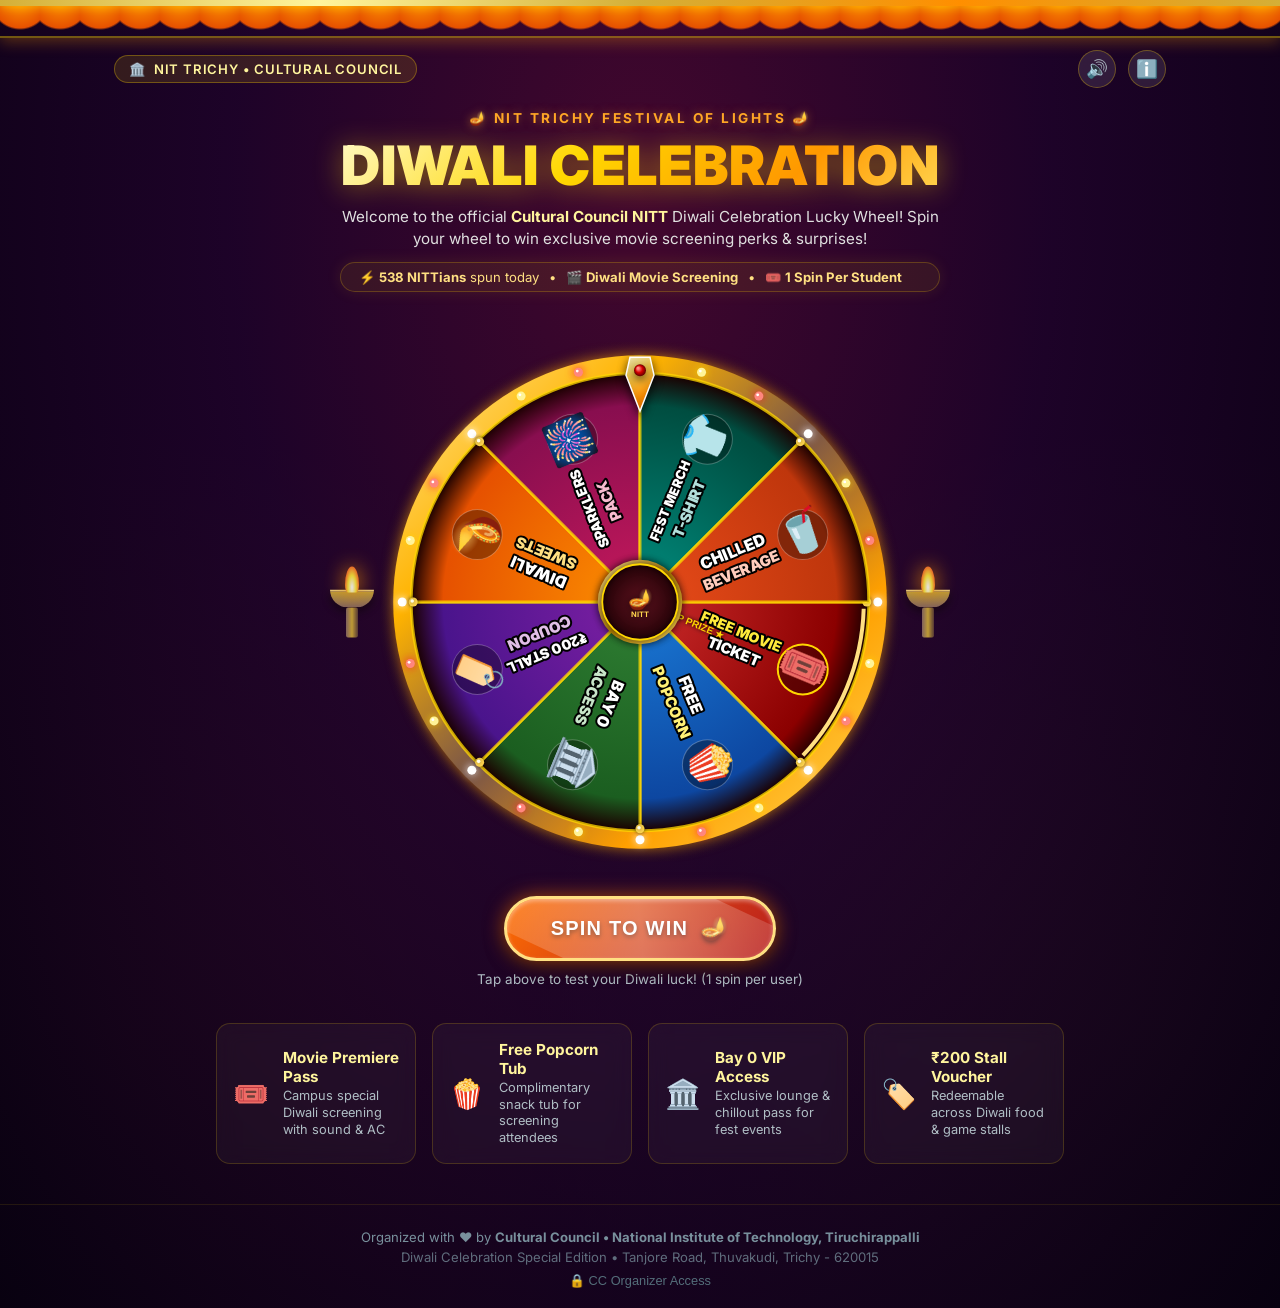
==== index.html @ 6c02ba4e "Initial commit: NITT Diwali Celebration Lucky Wheel website" ====
<!DOCTYPE html>
<html lang="en">
<head>
  <meta charset="UTF-8">
  <meta name="viewport" content="width=device-width, initial-scale=1.0, maximum-scale=1.0, user-scalable=no">
  <title>Diwali Celebration | Cultural Council - NIT Trichy</title>
  
  <!-- Google Fonts for Festive Elegance -->
  <link rel="preconnect" href="https://fonts.googleapis.com">
  <link rel="preconnect" href="https://fonts.gstatic.com" crossorigin>
  <link href="https://fonts.googleapis.com/css2?family=Cinzel:wght@700;900&family=Inter:wght@400;500;600;700;800;900&display=swap" rel="stylesheet">
  
  <link rel="stylesheet" href="style.css">
</head>
<body>

  <!-- Fullscreen Fireworks & Confetti Canvas -->
  <canvas id="fireworksCanvas"></canvas>

  <!-- Top Diwali Toran / Marigold Garland -->
  <div class="toran-garland"></div>

  <!-- Top Action & Navigation Bar -->
  <header class="top-action-bar">
    <div class="nitt-tag">
      <span>🏛️</span>
      <span>NIT Trichy • Cultural Council</span>
    </div>
    <div class="top-controls">
      <button id="soundToggleBtn" class="control-btn" title="Toggle Sound (Mute/Unmute)">
        <span id="soundIcon">🔊</span>
      </button>
      <button id="infoBtn" class="control-btn" title="Event Info">
        <span>ℹ️</span>
      </button>
    </div>
  </header>

  <!-- Main Showcase Container -->
  <main class="main-wrapper">
    
    <!-- Festive Title Header -->
    <section class="event-header">
      <div class="subtitle-badge">🪔 NIT TRICHY FESTIVAL OF LIGHTS 🪔</div>
      <h1 class="main-title">DIWALI CELEBRATION</h1>
      <p class="event-desc">
        Welcome to the official <strong>Cultural Council NITT</strong> Diwali Celebration Lucky Wheel! Spin your wheel to win exclusive movie screening perks & surprises!
      </p>

      <!-- Live Activity Ticker -->
      <div class="activity-ticker">
        <span>⚡ <strong>538 NITTians</strong> spun today</span>
        <span>•</span>
        <span>🎬 <strong>Diwali Movie Screening</strong></span>
        <span>•</span>
        <span>🎟️ <strong>1 Spin Per Student</strong></span>
      </div>
    </section>

    <!-- Wheel Arena -->
    <section class="wheel-stage">
      
      <!-- Left Traditional Brass Diya Lamp -->
      <div class="diya-lamp diya-left" aria-hidden="true">
        <div class="diya-flame"></div>
        <div class="diya-bowl"></div>
        <div class="diya-stand"></div>
      </div>

      <!-- Canvas Wheel -->
      <div class="wheel-canvas-container">
        <canvas id="wheelCanvas"></canvas>
      </div>

      <!-- Right Traditional Brass Diya Lamp -->
      <div class="diya-lamp diya-right" aria-hidden="true">
        <div class="diya-flame"></div>
        <div class="diya-bowl"></div>
        <div class="diya-stand"></div>
      </div>

    </section>

    <!-- Spin Button Controls -->
    <div class="spin-action-wrapper">
      <button id="spinBtn" class="spin-btn">
        <span>SPIN TO WIN</span>
        <span style="font-size: 1.4rem;">🪔</span>
      </button>
      <p id="spinStatus" class="spin-hint">Tap above to test your Diwali luck! (1 spin per user)</p>
    </div>

    <!-- Festive Campus Perks Grid -->
    <section class="perks-strip">
      <div class="perk-card">
        <div class="perk-icon">🎟️</div>
        <div class="perk-info">
          <h4>Movie Premiere Pass</h4>
          <p>Campus special Diwali screening with sound & AC</p>
        </div>
      </div>

      <div class="perk-card">
        <div class="perk-icon">🍿</div>
        <div class="perk-info">
          <h4>Free Popcorn Tub</h4>
          <p>Complimentary snack tub for screening attendees</p>
        </div>
      </div>

      <div class="perk-card">
        <div class="perk-icon">🏛️</div>
        <div class="perk-info">
          <h4>Bay 0 VIP Access</h4>
          <p>Exclusive lounge & chillout pass for fest events</p>
        </div>
      </div>

      <div class="perk-card">
        <div class="perk-icon">🏷️</div>
        <div class="perk-info">
          <h4>₹200 Stall Voucher</h4>
          <p>Redeemable across Diwali food & game stalls</p>
        </div>
      </div>
    </section>

  </main>

  <!-- Footer -->
  <footer>
    <p>Organized with ❤️ by <strong>Cultural Council • National Institute of Technology, Tiruchirappalli</strong></p>
    <p style="margin-top: 4px; opacity: 0.75;">Diwali Celebration Special Edition • Tanjore Road, Thuvakudi, Trichy - 620015</p>
    <button id="adminBtn" class="admin-lock-btn" title="Council Settings">🔒 CC Organizer Access</button>
  </footer>

  <!-- =======================================================
       WINNER CELEBRATION MODAL & GOOGLE FORMS REDIRECT
       ======================================================= -->
  <div id="winnerModal" class="modal-backdrop" role="dialog" aria-modal="true">
    <div class="modal-content">
      <!-- High Priority Close Button (X) -->
      <button type="button" id="modalCloseBtn" class="modal-close-btn" aria-label="Close dialog">&times;</button>
      
      <div class="modal-header">
        <div class="trophy-badge">🎬 🎟️ 🪔</div>
        <h2 class="congrats-title">🎉 CONGRATULATIONS! 🎉</h2>
        <div class="prize-spotlight-box">
          <span class="prize-tag-badge">OFFICIAL REWARD</span>
          <h3 class="prize-spotlight-text">YOU WON A TICKET FOR MOVIE!</h3>
        </div>
        <p class="congrats-sub">Cultural Council • NIT Trichy Diwali Celebration</p>
      </div>

      <!-- GOOGLE FORMS REDIRECT CALL TO ACTION BOX -->
      <div class="redirect-box">
        <p class="redirect-instructions">
          To claim your ticket and complete movie seat booking, please proceed to the official registration Google Form:
        </p>

        <div class="redirect-status-row">
          <span>🚀 Redirecting to Google Forms in</span>
          <span id="redirectCountdown" class="countdown-badge">4</span>
          <span>seconds...</span>
        </div>
        <div class="redirect-progress-track">
          <div id="redirectProgressBar" class="redirect-progress-bar"></div>
        </div>
        
        <a id="claimRedirectLink" href="https://forms.gle/diwali-nitt-movie-ticket" target="_blank" rel="noopener noreferrer" class="claim-now-btn">
          <span>🎟️</span>
          <span>REGISTER NOW ON GOOGLE FORMS</span>
          <span>➔</span>
        </a>

        <button type="button" id="cancelRedirectBtn" class="cancel-redirect-btn">
          Stay on homepage
        </button>
      </div>

      <!-- One Spin Policy Note -->
      <div class="single-spin-notice">
        <span>🔒</span>
        <span>Notice: Each student is permitted to spin only once. Your reward is locked!</span>
      </div>

    </div>
  </div>

  <!-- =======================================================
       ORGANIZER / ADMIN SETTINGS MODAL (DISCREET)
       ======================================================= -->
  <div id="adminModal" class="modal-backdrop" role="dialog" aria-modal="true">
    <div class="modal-content admin-card">
      <button type="button" id="adminCloseBtn" class="modal-close-btn">&times;</button>
      <h3>⚙️ Cultural Council Controls</h3>
      <p>Configure the Google Forms link and test options below:</p>

      <label for="claimUrlInput">🔗 Google Forms Registration URL:</label>
      <input type="url" id="claimUrlInput" placeholder="https://forms.gle/your-link-here" value="https://forms.gle/diwali-nitt-movie-ticket">

      <button id="saveAdminBtn" class="claim-now-btn" style="width: 100%; padding: 11px; font-size: 0.92rem; margin-bottom: 14px;">
        Save URL
      </button>

      <div style="border-top: 1px solid rgba(255,215,0,0.2); padding-top: 14px; margin-top: 4px;">
        <label>🧪 Testing Tools:</label>
        <button type="button" id="resetSpinLockBtn" class="reset-spin-btn">
          🔄 Reset My Spin Lock (Allow Re-Spinning for Testing)
        </button>
      </div>
    </div>
  </div>

  <!-- Scripts -->
  <script src="audio.js"></script>
  <script src="fireworks.js"></script>
  <script src="wheel.js"></script>
  <script src="app.js"></script>

</body>
</html>
---- style.css ----
/* ==========================================================
   NIT TRICHY CULTURAL COUNCIL - DIWALI CELEBRATION SPIN WHEEL
   ========================================================== */

:root {
  --gold-primary: #FFD700;
  --gold-light: #FFF59D;
  --gold-dark: #B78103;
  --maroon: #800020;
  --crimson: #B71C1C;
  --bg-deep: #090212;
  --bg-card: rgba(26, 6, 38, 0.85);
  --text-main: #FFFFFF;
  --text-gold: #FFE082;
  --accent-saffron: #FF6F00;
}

* {
  box-sizing: border-box;
  margin: 0;
  padding: 0;
  -webkit-tap-highlight-color: transparent;
}

body {
  font-family: 'Inter', -apple-system, BlinkMacSystemFont, 'Segoe UI', Roboto, sans-serif;
  background-color: var(--bg-deep);
  background-image: 
    radial-gradient(ellipse at 50% 15%, rgba(136, 14, 79, 0.45) 0%, rgba(38, 3, 50, 0.7) 45%, #080110 100%),
    radial-gradient(circle at 10% 80%, rgba(255, 111, 0, 0.15) 0%, transparent 40%),
    radial-gradient(circle at 90% 80%, rgba(255, 215, 0, 0.12) 0%, transparent 40%);
  color: var(--text-main);
  min-height: 100vh;
  overflow-x: hidden;
  position: relative;
  display: flex;
  flex-direction: column;
}

/* Background Fireworks Canvas */
#fireworksCanvas {
  position: fixed;
  top: 0;
  left: 0;
  width: 100%;
  height: 100%;
  pointer-events: none;
  z-index: 10;
}

/* Festive Toran Garland (Top Banner) */
.toran-garland {
  width: 100%;
  height: 38px;
  background: radial-gradient(circle at 50% 0%, #FF9800 0%, #E65100 65%, transparent 70%);
  background-size: 40px 38px;
  position: relative;
  border-bottom: 2px solid rgba(255, 215, 0, 0.4);
  box-shadow: 0 4px 15px rgba(255, 152, 0, 0.3);
}

.toran-garland::after {
  content: '';
  position: absolute;
  top: 0;
  left: 0;
  width: 100%;
  height: 6px;
  background: linear-gradient(90deg, #D4AF37, #FFF59D, #D4AF37, #FF8F00, #D4AF37);
  box-shadow: 0 0 10px rgba(255, 215, 0, 0.8);
}

/* Sound & Control Header Bar */
.top-action-bar {
  display: flex;
  justify-content: space-between;
  align-items: center;
  padding: 12px 24px;
  max-width: 1100px;
  margin: 0 auto;
  width: 100%;
  z-index: 5;
}

.nitt-tag {
  display: inline-flex;
  align-items: center;
  gap: 8px;
  background: rgba(255, 215, 0, 0.12);
  border: 1px solid rgba(255, 215, 0, 0.3);
  padding: 5px 14px;
  border-radius: 20px;
  font-size: 0.82rem;
  font-weight: 600;
  letter-spacing: 0.8px;
  color: var(--gold-light);
  text-transform: uppercase;
}

.top-controls {
  display: flex;
  gap: 12px;
}

.control-btn {
  background: rgba(255, 255, 255, 0.1);
  border: 1px solid rgba(255, 215, 0, 0.3);
  color: #FFFFFF;
  border-radius: 50%;
  width: 38px;
  height: 38px;
  display: flex;
  align-items: center;
  justify-content: center;
  cursor: pointer;
  font-size: 1.1rem;
  transition: all 0.25s ease;
  backdrop-filter: blur(8px);
}

.control-btn:hover {
  background: rgba(255, 215, 0, 0.25);
  border-color: var(--gold-primary);
  transform: scale(1.08);
}

/* Main Container */
.main-wrapper {
  flex: 1;
  display: flex;
  flex-direction: column;
  align-items: center;
  padding: 10px 16px 40px;
  max-width: 900px;
  margin: 0 auto;
  width: 100%;
  z-index: 5;
}

/* Festive Header */
.event-header {
  text-align: center;
  margin-bottom: 20px;
}

.subtitle-badge {
  font-size: 0.85rem;
  font-weight: 700;
  color: #FFA726;
  letter-spacing: 2.5px;
  text-transform: uppercase;
  margin-bottom: 6px;
  text-shadow: 0 0 10px rgba(255, 167, 38, 0.5);
}

.main-title {
  font-size: clamp(2.1rem, 5.8vw, 3.4rem);
  font-weight: 900;
  background: linear-gradient(135deg, #FFF9C4 0%, #FFD700 40%, #FF9800 75%, #FFD54F 100%);
  -webkit-background-clip: text;
  -webkit-text-fill-color: transparent;
  filter: drop-shadow(0 2px 14px rgba(255, 215, 0, 0.45));
  margin-bottom: 8px;
  letter-spacing: 1px;
}

.event-desc {
  font-size: 0.95rem;
  color: #E0E0E0;
  max-width: 600px;
  margin: 0 auto;
  line-height: 1.45;
}

.event-desc strong {
  color: var(--gold-light);
}

/* Marquee / Activity Ticker */
.activity-ticker {
  background: rgba(255, 215, 0, 0.08);
  border: 1px solid rgba(255, 215, 0, 0.22);
  border-radius: 30px;
  padding: 6px 18px;
  margin: 12px 0 20px;
  font-size: 0.82rem;
  color: #FFE082;
  display: flex;
  align-items: center;
  gap: 10px;
  box-shadow: 0 0 15px rgba(255, 215, 0, 0.1);
  animation: pulseTicker 3s infinite ease-in-out;
}

@keyframes pulseTicker {
  0%, 100% { border-color: rgba(255, 215, 0, 0.25); }
  50% { border-color: rgba(255, 215, 0, 0.6); box-shadow: 0 0 20px rgba(255, 215, 0, 0.2); }
}

/* Wheel Arena */
.wheel-stage {
  position: relative;
  display: flex;
  justify-content: center;
  align-items: center;
  margin: 10px 0 24px;
}

/* Diya Side Ornaments */
.diya-lamp {
  position: absolute;
  top: 50%;
  transform: translateY(-50%);
  display: flex;
  flex-direction: column;
  align-items: center;
  opacity: 0.88;
}

.diya-left { left: -50px; }
.diya-right { right: -50px; }

@media (max-width: 650px) {
  .diya-lamp { display: none; }
}

.diya-flame {
  width: 14px;
  height: 26px;
  background: radial-gradient(ellipse at 50% 80%, #FFFFFF 0%, #FFEB3B 40%, #FF5722 80%, transparent 100%);
  border-radius: 50% 50% 20% 20% / 70% 70% 30% 30%;
  filter: drop-shadow(0 0 10px #FF9800);
  animation: flameFlicker 1.2s infinite alternate ease-in-out;
}

@keyframes flameFlicker {
  0% { transform: scale(1) rotate(-2deg); opacity: 0.9; }
  50% { transform: scale(1.08, 0.94) rotate(2deg); opacity: 1; filter: drop-shadow(0 0 14px #FFC107); }
  100% { transform: scale(0.96, 1.04) rotate(-1deg); opacity: 0.85; }
}

.diya-bowl {
  width: 44px;
  height: 18px;
  background: linear-gradient(180deg, #D4AF37 0%, #8D6E63 100%);
  border-radius: 0 0 40px 40px;
  border-top: 2px solid #FFE082;
  margin-top: -3px;
  box-shadow: 0 4px 10px rgba(0, 0, 0, 0.6);
}

.diya-stand {
  width: 12px;
  height: 30px;
  background: linear-gradient(90deg, #8D6E63, #D4AF37, #5D4037);
  border-radius: 2px;
}

/* Wheel Canvas Wrapper */
.wheel-canvas-container {
  position: relative;
  width: 520px;
  height: 520px;
  max-width: 92vw;
  max-height: 92vw;
}

#wheelCanvas {
  width: 100%;
  height: 100%;
  display: block;
}

/* Spin Action Button */
.spin-action-wrapper {
  margin-top: 10px;
  display: flex;
  flex-direction: column;
  align-items: center;
  gap: 10px;
}

.spin-btn {
  background: linear-gradient(135deg, #FF6F00 0%, #D84315 50%, #B71C1C 100%);
  border: 3px solid #FFE082;
  border-radius: 50px;
  padding: 16px 44px;
  font-size: 1.25rem;
  font-weight: 800;
  letter-spacing: 1.2px;
  color: #FFFFFF;
  cursor: pointer;
  box-shadow: 
    0 0 20px rgba(255, 111, 0, 0.6),
    0 6px 18px rgba(0, 0, 0, 0.5),
    inset 0 2px 4px rgba(255, 255, 255, 0.4);
  transition: all 0.25s cubic-bezier(0.175, 0.885, 0.32, 1.275);
  display: inline-flex;
  align-items: center;
  gap: 12px;
  text-shadow: 0 2px 4px rgba(0, 0, 0, 0.5);
  position: relative;
  overflow: hidden;
}

.spin-btn::before {
  content: '';
  position: absolute;
  top: -50%;
  left: -50%;
  width: 200%;
  height: 200%;
  background: linear-gradient(60deg, transparent, rgba(255, 255, 255, 0.3), transparent);
  transform: rotate(25deg);
  animation: shineSweep 3.5s infinite;
}

@keyframes shineSweep {
  0% { transform: translateX(-100%) rotate(25deg); }
  30%, 100% { transform: translateX(100%) rotate(25deg); }
}

.spin-btn:hover:not(:disabled) {
  transform: translateY(-3px) scale(1.03);
  box-shadow: 0 0 30px rgba(255, 179, 0, 0.85), 0 8px 24px rgba(0, 0, 0, 0.6);
  border-color: #FFFFFF;
}

.spin-btn:active:not(:disabled) { transform: translateY(1px) scale(0.98); }

.spin-btn:disabled {
  opacity: 0.75;
  cursor: not-allowed;
  filter: grayscale(0.2);
}

.spin-btn.already-spun {
  background: linear-gradient(135deg, #37474F 0%, #263238 100%);
  border-color: #78909C;
  color: #ECEFF1;
  box-shadow: none;
  cursor: not-allowed;
}

.spin-hint {
  font-size: 0.84rem;
  color: #B0BEC5;
}

/* Feature Perks Grid */
.perks-strip {
  display: grid;
  grid-template-columns: repeat(auto-fit, minmax(200px, 1fr));
  gap: 16px;
  width: 100%;
  margin-top: 36px;
  padding: 0 10px;
}

.perk-card {
  background: rgba(255, 255, 255, 0.04);
  border: 1px solid rgba(255, 215, 0, 0.18);
  border-radius: 14px;
  padding: 16px;
  display: flex;
  align-items: center;
  gap: 14px;
  backdrop-filter: blur(10px);
  transition: transform 0.25s ease, border-color 0.25s ease;
}

.perk-card:hover {
  transform: translateY(-2px);
  border-color: rgba(255, 215, 0, 0.45);
  background: rgba(255, 255, 255, 0.07);
}

.perk-icon { font-size: 1.8rem; }
.perk-info h4 { font-size: 0.95rem; color: var(--gold-light); margin-bottom: 2px; }
.perk-info p { font-size: 0.8rem; color: #B0BEC5; line-height: 1.3; }

/* Footer */
footer {
  text-align: center;
  padding: 24px 16px 20px;
  font-size: 0.82rem;
  color: #78909C;
  border-top: 1px solid rgba(255, 215, 0, 0.1);
  margin-top: auto;
  position: relative;
  z-index: 5;
}

.admin-lock-btn {
  background: none;
  border: none;
  color: #546E7A;
  font-size: 0.8rem;
  cursor: pointer;
  margin-top: 8px;
  transition: color 0.2s ease;
}

.admin-lock-btn:hover { color: var(--gold-primary); }

/* ==========================================================
   WINNER MODAL & DIRECT GOOGLE FORMS REGISTRATION
   ========================================================== */

.modal-backdrop {
  position: fixed;
  top: 0;
  left: 0;
  width: 100%;
  height: 100%;
  background: rgba(5, 1, 10, 0.9);
  backdrop-filter: blur(12px);
  display: flex;
  align-items: center;
  justify-content: center;
  padding: 16px;
  z-index: 1000;
  opacity: 0;
  visibility: hidden;
  transition: opacity 0.3s ease, visibility 0.3s ease;
}

.modal-backdrop.active {
  opacity: 1;
  visibility: visible;
}

.modal-content {
  background: linear-gradient(165deg, #220329 0%, #0D0112 100%);
  border: 2px solid var(--gold-primary);
  box-shadow: 
    0 0 40px rgba(255, 215, 0, 0.45),
    0 20px 60px rgba(0, 0, 0, 0.9);
  border-radius: 22px;
  max-width: 520px;
  width: 100%;
  padding: 32px 26px 26px;
  position: relative;
  transform: scale(0.92) translateY(20px);
  transition: transform 0.35s cubic-bezier(0.175, 0.885, 0.32, 1.275);
}

.modal-backdrop.active .modal-content {
  transform: scale(1) translateY(0);
}

/* Bulletproof Close Button (X) */
.modal-close-btn {
  position: absolute;
  top: 14px;
  right: 14px;
  background: rgba(255, 255, 255, 0.15);
  border: 1.5px solid rgba(255, 215, 0, 0.5);
  color: #FFFFFF;
  width: 40px;
  height: 40px;
  border-radius: 50%;
  display: flex;
  align-items: center;
  justify-content: center;
  font-size: 26px;
  font-weight: 700;
  line-height: 1;
  cursor: pointer;
  z-index: 9999;
  pointer-events: auto;
  box-shadow: 0 4px 12px rgba(0, 0, 0, 0.5);
  transition: all 0.2s ease;
}

.modal-close-btn:hover {
  background: rgba(255, 23, 68, 0.85);
  border-color: #FF1744;
  transform: scale(1.12);
}

.modal-header {
  text-align: center;
  margin-bottom: 20px;
}

.trophy-badge {
  font-size: 3.2rem;
  margin-bottom: 6px;
  animation: bounceTrophy 1.5s infinite alternate ease-in-out;
}

@keyframes bounceTrophy {
  0% { transform: translateY(0) scale(1); }
  100% { transform: translateY(-8px) scale(1.08); }
}

.congrats-title {
  font-size: clamp(1.6rem, 4vw, 2.1rem);
  font-weight: 900;
  color: #FFF9C4;
  text-shadow: 0 0 14px rgba(255, 215, 0, 0.6);
  margin-bottom: 10px;
}

.prize-spotlight-box {
  background: rgba(183, 28, 28, 0.3);
  border: 2px solid #FFD700;
  border-radius: 14px;
  padding: 12px 16px;
  margin: 10px 0 12px;
  box-shadow: 0 0 25px rgba(255, 215, 0, 0.25);
}

.prize-tag-badge {
  display: inline-block;
  background: #FFD700;
  color: #000000;
  font-size: 0.72rem;
  font-weight: 900;
  letter-spacing: 1px;
  padding: 2px 8px;
  border-radius: 20px;
  margin-bottom: 4px;
}

.prize-spotlight-text {
  font-size: 1.35rem;
  font-weight: 900;
  color: #FFFFFF;
  text-shadow: 0 2px 8px rgba(0, 0, 0, 0.8);
  letter-spacing: 0.5px;
}

.congrats-sub {
  font-size: 0.88rem;
  color: #CFD8DC;
}

/* Redirect Container Box */
.redirect-box {
  background: linear-gradient(135deg, rgba(255, 111, 0, 0.2) 0%, rgba(183, 28, 28, 0.25) 100%);
  border: 1.5px solid #FFA000;
  border-radius: 14px;
  padding: 16px;
  margin: 14px 0 16px;
  text-align: center;
  box-shadow: 0 0 20px rgba(255, 160, 0, 0.25);
}

.redirect-instructions {
  font-size: 0.88rem;
  color: #FFE082;
  line-height: 1.45;
  margin-bottom: 12px;
}

.redirect-status-row {
  display: flex;
  align-items: center;
  justify-content: center;
  gap: 8px;
  font-size: 0.92rem;
  color: #FFF9C4;
  font-weight: 600;
  margin-bottom: 8px;
}

.countdown-badge {
  display: inline-flex;
  align-items: center;
  justify-content: center;
  background: #FF6F00;
  color: #FFFFFF;
  border-radius: 50%;
  width: 24px;
  height: 24px;
  font-size: 0.85rem;
  font-weight: 800;
}

.redirect-progress-track {
  width: 100%;
  height: 6px;
  background: rgba(255, 255, 255, 0.15);
  border-radius: 10px;
  overflow: hidden;
  margin-bottom: 14px;
}

.redirect-progress-bar {
  height: 100%;
  width: 100%;
  background: linear-gradient(90deg, #FFB300, #FF3D00);
  transition: width 1s linear;
}

.claim-now-btn {
  display: inline-flex;
  align-items: center;
  justify-content: center;
  gap: 10px;
  width: 100%;
  background: linear-gradient(135deg, #FFB300 0%, #FF6F00 50%, #D84315 100%);
  color: #FFFFFF;
  text-decoration: none;
  border: 2px solid #FFF59D;
  border-radius: 12px;
  padding: 15px 20px;
  font-size: 1.05rem;
  font-weight: 900;
  letter-spacing: 0.8px;
  cursor: pointer;
  box-shadow: 0 0 20px rgba(255, 111, 0, 0.6), 0 4px 15px rgba(0, 0, 0, 0.4);
  transition: all 0.2s cubic-bezier(0.175, 0.885, 0.32, 1.275);
}

.claim-now-btn:hover {
  transform: translateY(-2px) scale(1.02);
  box-shadow: 0 0 28px rgba(255, 179, 0, 0.85);
  border-color: #FFFFFF;
}

.cancel-redirect-btn {
  background: none;
  border: none;
  color: #B0BEC5;
  font-size: 0.8rem;
  text-decoration: underline;
  cursor: pointer;
  margin-top: 10px;
  display: inline-block;
  transition: color 0.2s ease;
}

.cancel-redirect-btn:hover { color: #FFFFFF; }

.single-spin-notice {
  display: flex;
  align-items: center;
  justify-content: center;
  gap: 6px;
  font-size: 0.78rem;
  color: #B0BEC5;
  text-align: center;
  padding-top: 4px;
}

/* Organizer Settings */
.admin-card { max-width: 460px; padding: 24px; }
.admin-card h3 { color: var(--gold-light); margin-bottom: 12px; font-size: 1.2rem; }
.admin-card p { font-size: 0.85rem; color: #B0BEC5; margin-bottom: 14px; line-height: 1.4; }
.admin-card label { display: block; font-size: 0.8rem; color: #FFE082; margin-bottom: 4px; }
.admin-card input {
  width: 100%;
  background: #110317;
  color: #FFFFFF;
  border: 1px solid var(--gold-primary);
  padding: 9px 12px;
  border-radius: 8px;
  margin-bottom: 14px;
  font-size: 0.88rem;
}

.reset-spin-btn {
  background: rgba(255, 23, 68, 0.2);
  border: 1px solid #FF1744;
  color: #FF8A80;
  padding: 10px 14px;
  border-radius: 8px;
  font-size: 0.85rem;
  font-weight: 600;
  cursor: pointer;
  width: 100%;
  transition: all 0.2s ease;
}

.reset-spin-btn:hover {
  background: rgba(255, 23, 68, 0.4);
  color: #FFFFFF;
}
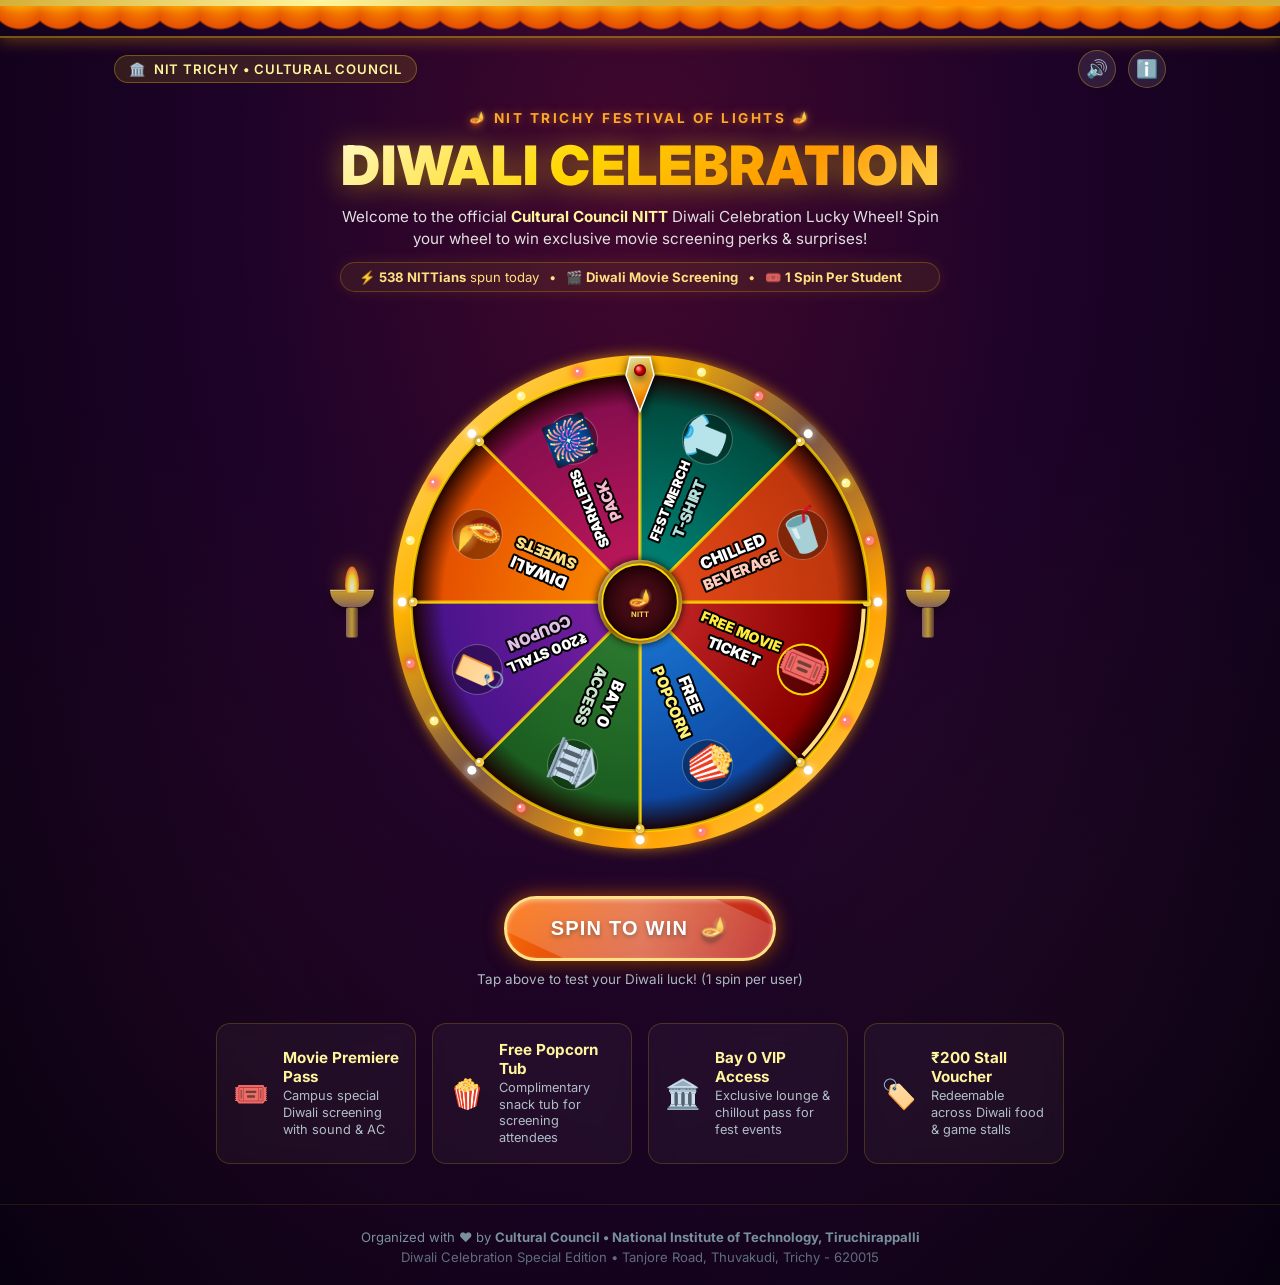
==== commit 06445fa1: "Move organizer settings to dedicated admin subpage with login; add tile editor, forms link editor, a" ====
--- a/index.html
+++ b/index.html
@@ -131,7 +131,6 @@
   <footer>
     <p>Organized with ❤️ by <strong>Cultural Council • National Institute of Technology, Tiruchirappalli</strong></p>
     <p style="margin-top: 4px; opacity: 0.75;">Diwali Celebration Special Edition • Tanjore Road, Thuvakudi, Trichy - 620015</p>
-    <button id="adminBtn" class="admin-lock-btn" title="Council Settings">🔒 CC Organizer Access</button>
   </footer>
 
   <!-- =======================================================
@@ -187,31 +186,6 @@
     </div>
   </div>
 
-  <!-- =======================================================
-       ORGANIZER / ADMIN SETTINGS MODAL (DISCREET)
-       ======================================================= -->
-  <div id="adminModal" class="modal-backdrop" role="dialog" aria-modal="true">
-    <div class="modal-content admin-card">
-      <button type="button" id="adminCloseBtn" class="modal-close-btn">&times;</button>
-      <h3>⚙️ Cultural Council Controls</h3>
-      <p>Configure the Google Forms link and test options below:</p>
-
-      <label for="claimUrlInput">🔗 Google Forms Registration URL:</label>
-      <input type="url" id="claimUrlInput" placeholder="https://forms.gle/your-link-here" value="https://forms.gle/diwali-nitt-movie-ticket">
-
-      <button id="saveAdminBtn" class="claim-now-btn" style="width: 100%; padding: 11px; font-size: 0.92rem; margin-bottom: 14px;">
-        Save URL
-      </button>
-
-      <div style="border-top: 1px solid rgba(255,215,0,0.2); padding-top: 14px; margin-top: 4px;">
-        <label>🧪 Testing Tools:</label>
-        <button type="button" id="resetSpinLockBtn" class="reset-spin-btn">
-          🔄 Reset My Spin Lock (Allow Re-Spinning for Testing)
-        </button>
-      </div>
-    </div>
-  </div>
-
   <!-- Scripts -->
   <script src="audio.js"></script>
   <script src="fireworks.js"></script>
--- a/style.css
+++ b/style.css
@@ -391,18 +391,6 @@
   z-index: 5;
 }
 
-.admin-lock-btn {
-  background: none;
-  border: none;
-  color: #546E7A;
-  font-size: 0.8rem;
-  cursor: pointer;
-  margin-top: 8px;
-  transition: color 0.2s ease;
-}
-
-.admin-lock-btn:hover { color: var(--gold-primary); }
-
 /* ==========================================================
    WINNER MODAL & DIRECT GOOGLE FORMS REGISTRATION
    ========================================================== */
@@ -645,37 +633,3 @@
   text-align: center;
   padding-top: 4px;
 }
-
-/* Organizer Settings */
-.admin-card { max-width: 460px; padding: 24px; }
-.admin-card h3 { color: var(--gold-light); margin-bottom: 12px; font-size: 1.2rem; }
-.admin-card p { font-size: 0.85rem; color: #B0BEC5; margin-bottom: 14px; line-height: 1.4; }
-.admin-card label { display: block; font-size: 0.8rem; color: #FFE082; margin-bottom: 4px; }
-.admin-card input {
-  width: 100%;
-  background: #110317;
-  color: #FFFFFF;
-  border: 1px solid var(--gold-primary);
-  padding: 9px 12px;
-  border-radius: 8px;
-  margin-bottom: 14px;
-  font-size: 0.88rem;
-}
-
-.reset-spin-btn {
-  background: rgba(255, 23, 68, 0.2);
-  border: 1px solid #FF1744;
-  color: #FF8A80;
-  padding: 10px 14px;
-  border-radius: 8px;
-  font-size: 0.85rem;
-  font-weight: 600;
-  cursor: pointer;
-  width: 100%;
-  transition: all 0.2s ease;
-}
-
-.reset-spin-btn:hover {
-  background: rgba(255, 23, 68, 0.4);
-  color: #FFFFFF;
-}
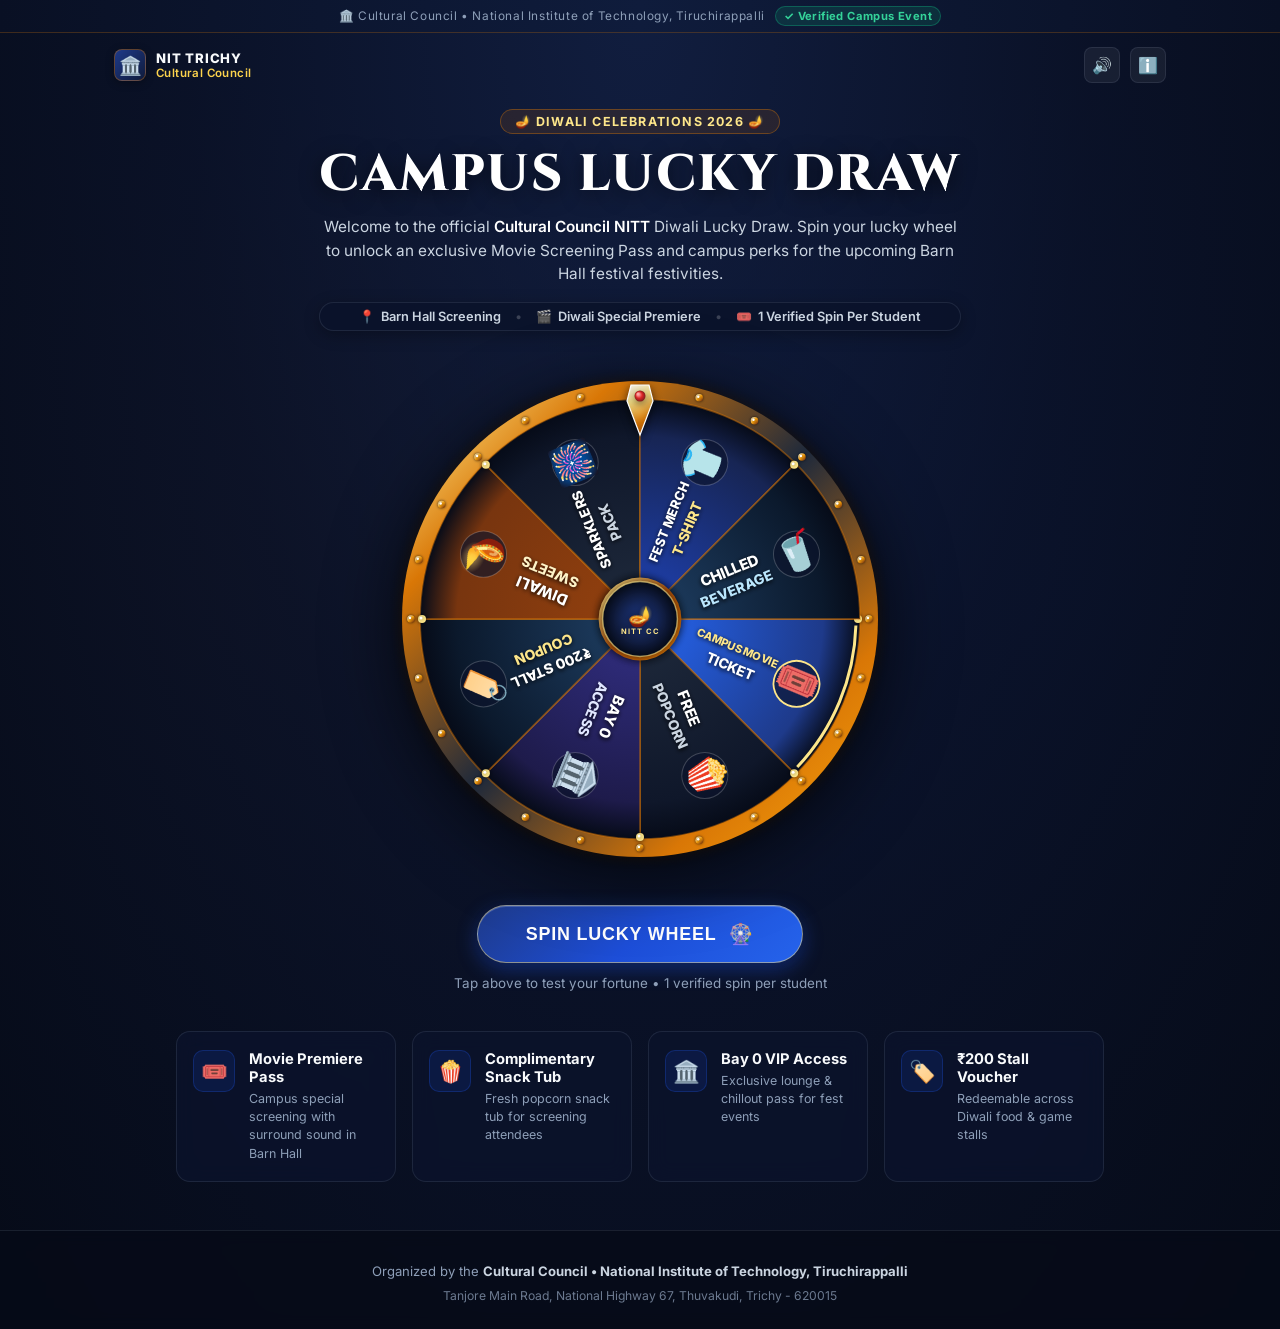
==== commit 93c9b5c3: "Redesign website with official NIT Trichy academic navy and gold institutional theme" ====
--- a/index.html
+++ b/index.html
@@ -5,10 +5,10 @@
   <meta name="viewport" content="width=device-width, initial-scale=1.0, maximum-scale=1.0, user-scalable=no">
   <title>Diwali Celebration | Cultural Council - NIT Trichy</title>
   
-  <!-- Google Fonts for Festive Elegance -->
+  <!-- Google Fonts for Academic & Professional Prestige -->
   <link rel="preconnect" href="https://fonts.googleapis.com">
   <link rel="preconnect" href="https://fonts.gstatic.com" crossorigin>
-  <link href="https://fonts.googleapis.com/css2?family=Cinzel:wght@700;900&family=Inter:wght@400;500;600;700;800;900&display=swap" rel="stylesheet">
+  <link href="https://fonts.googleapis.com/css2?family=Cinzel:wght@700;800;900&family=Inter:wght@400;500;600;700;800;900&display=swap" rel="stylesheet">
   
   <link rel="stylesheet" href="style.css">
 </head>
@@ -17,14 +17,20 @@
   <!-- Fullscreen Fireworks & Confetti Canvas -->
   <canvas id="fireworksCanvas"></canvas>
 
-  <!-- Top Diwali Toran / Marigold Garland -->
-  <div class="toran-garland"></div>
+  <!-- Institutional Verification Top Strip -->
+  <div class="institutional-banner">
+    <span>🏛️ Cultural Council • National Institute of Technology, Tiruchirappalli</span>
+    <span class="verified-pill">✓ Verified Campus Event</span>
+  </div>
 
   <!-- Top Action & Navigation Bar -->
   <header class="top-action-bar">
     <div class="nitt-tag">
-      <span>🏛️</span>
-      <span>NIT Trichy • Cultural Council</span>
+      <div class="nitt-emblem" aria-hidden="true">🏛️</div>
+      <div class="nitt-tag-text">
+        <span class="nitt-inst-name">NIT Trichy</span>
+        <span class="nitt-dept-name">Cultural Council</span>
+      </div>
     </div>
     <div class="top-controls">
       <button id="soundToggleBtn" class="control-btn" title="Toggle Sound (Mute/Unmute)">
@@ -39,77 +45,69 @@
   <!-- Main Showcase Container -->
   <main class="main-wrapper">
     
-    <!-- Festive Title Header -->
+    <!-- Professional Event Header -->
     <section class="event-header">
-      <div class="subtitle-badge">🪔 NIT TRICHY FESTIVAL OF LIGHTS 🪔</div>
-      <h1 class="main-title">DIWALI CELEBRATION</h1>
+      <div class="subtitle-badge">🪔 DIWALI CELEBRATIONS 2026 🪔</div>
+      <h1 class="main-title">CAMPUS LUCKY DRAW</h1>
       <p class="event-desc">
-        Welcome to the official <strong>Cultural Council NITT</strong> Diwali Celebration Lucky Wheel! Spin your wheel to win exclusive movie screening perks & surprises!
+        Welcome to the official <strong>Cultural Council NITT</strong> Diwali Lucky Draw. Spin your lucky wheel to unlock an exclusive Movie Screening Pass and campus perks for the upcoming Barn Hall festival festivities.
       </p>
 
-      <!-- Live Activity Ticker -->
-      <div class="activity-ticker">
-        <span>⚡ <strong>538 NITTians</strong> spun today</span>
-        <span>•</span>
-        <span>🎬 <strong>Diwali Movie Screening</strong></span>
-        <span>•</span>
-        <span>🎟️ <strong>1 Spin Per Student</strong></span>
+      <!-- Clean Verified Event Metadata Strip -->
+      <div class="metadata-strip">
+        <div class="meta-item">
+          <span>📍</span>
+          <span>Barn Hall Screening</span>
+        </div>
+        <span class="meta-divider">•</span>
+        <div class="meta-item">
+          <span>🎬</span>
+          <span>Diwali Special Premiere</span>
+        </div>
+        <span class="meta-divider">•</span>
+        <div class="meta-item">
+          <span>🎟️</span>
+          <span>1 Verified Spin Per Student</span>
+        </div>
       </div>
     </section>
 
     <!-- Wheel Arena -->
     <section class="wheel-stage">
-      
-      <!-- Left Traditional Brass Diya Lamp -->
-      <div class="diya-lamp diya-left" aria-hidden="true">
-        <div class="diya-flame"></div>
-        <div class="diya-bowl"></div>
-        <div class="diya-stand"></div>
-      </div>
-
-      <!-- Canvas Wheel -->
       <div class="wheel-canvas-container">
         <canvas id="wheelCanvas"></canvas>
       </div>
-
-      <!-- Right Traditional Brass Diya Lamp -->
-      <div class="diya-lamp diya-right" aria-hidden="true">
-        <div class="diya-flame"></div>
-        <div class="diya-bowl"></div>
-        <div class="diya-stand"></div>
-      </div>
-
     </section>
 
     <!-- Spin Button Controls -->
     <div class="spin-action-wrapper">
       <button id="spinBtn" class="spin-btn">
-        <span>SPIN TO WIN</span>
-        <span style="font-size: 1.4rem;">🪔</span>
+        <span>SPIN LUCKY WHEEL</span>
+        <span style="font-size: 1.25rem;">🎡</span>
       </button>
-      <p id="spinStatus" class="spin-hint">Tap above to test your Diwali luck! (1 spin per user)</p>
-    </div>
-
-    <!-- Festive Campus Perks Grid -->
+      <p id="spinStatus" class="spin-hint">Tap above to test your fortune • 1 verified spin per student</p>
+    </div>
+
+    <!-- Campus Perks Grid -->
     <section class="perks-strip">
       <div class="perk-card">
-        <div class="perk-icon">🎟️</div>
+        <div class="perk-icon-box">🎟️</div>
         <div class="perk-info">
           <h4>Movie Premiere Pass</h4>
-          <p>Campus special Diwali screening with sound & AC</p>
-        </div>
-      </div>
-
-      <div class="perk-card">
-        <div class="perk-icon">🍿</div>
-        <div class="perk-info">
-          <h4>Free Popcorn Tub</h4>
-          <p>Complimentary snack tub for screening attendees</p>
-        </div>
-      </div>
-
-      <div class="perk-card">
-        <div class="perk-icon">🏛️</div>
+          <p>Campus special screening with surround sound in Barn Hall</p>
+        </div>
+      </div>
+
+      <div class="perk-card">
+        <div class="perk-icon-box">🍿</div>
+        <div class="perk-info">
+          <h4>Complimentary Snack Tub</h4>
+          <p>Fresh popcorn snack tub for screening attendees</p>
+        </div>
+      </div>
+
+      <div class="perk-card">
+        <div class="perk-icon-box">🏛️</div>
         <div class="perk-info">
           <h4>Bay 0 VIP Access</h4>
           <p>Exclusive lounge & chillout pass for fest events</p>
@@ -117,7 +115,7 @@
       </div>
 
       <div class="perk-card">
-        <div class="perk-icon">🏷️</div>
+        <div class="perk-icon-box">🏷️</div>
         <div class="perk-info">
           <h4>₹200 Stall Voucher</h4>
           <p>Redeemable across Diwali food & game stalls</p>
@@ -127,60 +125,78 @@
 
   </main>
 
-  <!-- Footer -->
+  <!-- Institutional Footer -->
   <footer>
-    <p>Organized with ❤️ by <strong>Cultural Council • National Institute of Technology, Tiruchirappalli</strong></p>
-    <p style="margin-top: 4px; opacity: 0.75;">Diwali Celebration Special Edition • Tanjore Road, Thuvakudi, Trichy - 620015</p>
+    <p>Organized by the <strong>Cultural Council • National Institute of Technology, Tiruchirappalli</strong></p>
+    <p style="margin-top: 4px; font-size: 0.76rem; opacity: 0.75;">Tanjore Main Road, National Highway 67, Thuvakudi, Trichy - 620015</p>
   </footer>
 
   <!-- =======================================================
-       WINNER CELEBRATION MODAL & GOOGLE FORMS REDIRECT
+       OFFICIAL EVENT CONFIRMATION & REGISTRATION PASS MODAL
+       (Authentic Institutional Card - No Scam Urgency Popups)
        ======================================================= -->
   <div id="winnerModal" class="modal-backdrop" role="dialog" aria-modal="true">
     <div class="modal-content">
-      <!-- High Priority Close Button (X) -->
+      <!-- Close Button -->
       <button type="button" id="modalCloseBtn" class="modal-close-btn" aria-label="Close dialog">&times;</button>
       
       <div class="modal-header">
-        <div class="trophy-badge">🎬 🎟️ 🪔</div>
-        <h2 class="congrats-title">🎉 CONGRATULATIONS! 🎉</h2>
-        <div class="prize-spotlight-box">
-          <span class="prize-tag-badge">OFFICIAL REWARD</span>
-          <h3 class="prize-spotlight-text">YOU WON A TICKET FOR MOVIE!</h3>
-        </div>
-        <p class="congrats-sub">Cultural Council • NIT Trichy Diwali Celebration</p>
-      </div>
-
-      <!-- GOOGLE FORMS REDIRECT CALL TO ACTION BOX -->
-      <div class="redirect-box">
-        <p class="redirect-instructions">
-          To claim your ticket and complete movie seat booking, please proceed to the official registration Google Form:
+        <div class="modal-crest-badge">
+          <span>🏛️</span>
+          <span>NIT Trichy • Cultural Council</span>
+        </div>
+        <h2>Lucky Draw Reward Unlocked</h2>
+        <p>Diwali Celebrations 2026 • Campus Screening</p>
+      </div>
+
+      <!-- Admission Passcard Container -->
+      <div class="passcard-box">
+        <div class="passcard-top">
+          <span class="pass-type-badge">Official Event Reward</span>
+          <span class="pass-venue-badge">📍 Barn Hall Screening</span>
+        </div>
+
+        <div class="passcard-body">
+          <div class="pass-icon-disc">🎟️</div>
+          <div class="pass-details">
+            <h3 class="prize-spotlight-text">Ticket for Movie</h3>
+            <p>Diwali Special Screening Pass</p>
+          </div>
+        </div>
+      </div>
+
+      <!-- Instructions & Official Form Link -->
+      <div class="registration-callout">
+        <div class="callout-heading">
+          <span>📋</span>
+          <span>Verification & Seat Allocation:</span>
+        </div>
+        <p class="callout-desc">
+          Your lucky spin qualifies you for this campus screening pass! Please proceed to the official Cultural Council Google Form to verify your student roll number and confirm your seat booking.
         </p>
-
-        <div class="redirect-status-row">
-          <span>🚀 Redirecting to Google Forms in</span>
-          <span id="redirectCountdown" class="countdown-badge">4</span>
-          <span>seconds...</span>
-        </div>
-        <div class="redirect-progress-track">
-          <div id="redirectProgressBar" class="redirect-progress-bar"></div>
-        </div>
-        
-        <a id="claimRedirectLink" href="https://forms.gle/diwali-nitt-movie-ticket" target="_blank" rel="noopener noreferrer" class="claim-now-btn">
-          <span>🎟️</span>
-          <span>REGISTER NOW ON GOOGLE FORMS</span>
-          <span>➔</span>
-        </a>
-
-        <button type="button" id="cancelRedirectBtn" class="cancel-redirect-btn">
-          Stay on homepage
+      </div>
+
+      <!-- Action Button -->
+      <a id="claimRedirectLink" href="https://forms.gle/diwali-nitt-movie-ticket" target="_blank" rel="noopener noreferrer" class="official-form-btn">
+        <span>Proceed to Official Registration Form</span>
+        <span>➔</span>
+      </a>
+
+      <!-- Dignified Redirect Notice (No aggressive alarmist bars) -->
+      <div class="modal-redirect-status">
+        <span class="redirect-text">
+          <span>⚡</span>
+          <span>Opening form in <strong id="redirectCountdown" style="color: var(--text-gold);">4</strong>s...</span>
+        </span>
+        <button type="button" id="cancelRedirectBtn" class="cancel-redirect-link">
+          Stay on page
         </button>
       </div>
 
-      <!-- One Spin Policy Note -->
-      <div class="single-spin-notice">
+      <!-- Single-spin Policy Note -->
+      <div class="single-spin-badge">
         <span>🔒</span>
-        <span>Notice: Each student is permitted to spin only once. Your reward is locked!</span>
+        <span>Verified 1-spin policy: Your reward has been confirmed on this device.</span>
       </div>
 
     </div>
--- a/style.css
+++ b/style.css
@@ -1,18 +1,37 @@
 /* ==========================================================
-   NIT TRICHY CULTURAL COUNCIL - DIWALI CELEBRATION SPIN WHEEL
+   NIT TRICHY CULTURAL COUNCIL - DIWALI CELEBRATIONS 2026
+   Official Campus Event & Movie Screening Lucky Draw Portal
+   Professional, Trustworthy & Institutional Design System
    ========================================================== */
 
 :root {
-  --gold-primary: #FFD700;
-  --gold-light: #FFF59D;
-  --gold-dark: #B78103;
-  --maroon: #800020;
-  --crimson: #B71C1C;
-  --bg-deep: #090212;
-  --bg-card: rgba(26, 6, 38, 0.85);
-  --text-main: #FFFFFF;
-  --text-gold: #FFE082;
-  --accent-saffron: #FF6F00;
+  /* Institutional Palette: NIT Trichy Academic Navy & Festive Gold */
+  --navy-950: #060B18;
+  --navy-900: #0B132B;
+  --navy-850: #0F1A3A;
+  --navy-800: #14224A;
+  --navy-700: #1C3066;
+  --navy-600: #254085;
+  
+  --blue-royal: #1D4ED8;
+  --blue-royal-hover: #2563EB;
+  --blue-sky: #38BDF8;
+
+  --gold-primary: #D97706;
+  --gold-hover: #F59E0B;
+  --gold-light: #FDE68A;
+  --gold-pale: #FEF3C7;
+  --gold-border: rgba(217, 119, 6, 0.38);
+
+  --text-main: #F8FAFC;
+  --text-secondary: #CBD5E1;
+  --text-muted: #8E9FB8;
+  --text-gold: #FCD34D;
+
+  --card-bg: rgba(11, 19, 43, 0.88);
+  --card-inner: rgba(15, 26, 58, 0.75);
+  --card-border: rgba(148, 163, 184, 0.14);
+  --card-border-hover: rgba(217, 119, 6, 0.45);
 }
 
 * {
@@ -23,12 +42,12 @@
 }
 
 body {
-  font-family: 'Inter', -apple-system, BlinkMacSystemFont, 'Segoe UI', Roboto, sans-serif;
-  background-color: var(--bg-deep);
+  font-family: 'Inter', -apple-system, BlinkMacSystemFont, 'Segoe UI', Roboto, Helvetica, Arial, sans-serif;
+  background-color: var(--navy-950);
   background-image: 
-    radial-gradient(ellipse at 50% 15%, rgba(136, 14, 79, 0.45) 0%, rgba(38, 3, 50, 0.7) 45%, #080110 100%),
-    radial-gradient(circle at 10% 80%, rgba(255, 111, 0, 0.15) 0%, transparent 40%),
-    radial-gradient(circle at 90% 80%, rgba(255, 215, 0, 0.12) 0%, transparent 40%);
+    radial-gradient(ellipse at 50% 0%, rgba(28, 48, 102, 0.5) 0%, rgba(11, 19, 43, 0.8) 50%, var(--navy-950) 100%),
+    radial-gradient(circle at 15% 45%, rgba(217, 119, 6, 0.08) 0%, transparent 40%),
+    radial-gradient(circle at 85% 45%, rgba(29, 78, 216, 0.1) 0%, transparent 40%);
   color: var(--text-main);
   min-height: 100vh;
   overflow-x: hidden;
@@ -37,7 +56,7 @@
   flex-direction: column;
 }
 
-/* Background Fireworks Canvas */
+/* Background Confetti & Fireworks Canvas */
 #fireworksCanvas {
   position: fixed;
   top: 0;
@@ -45,37 +64,44 @@
   width: 100%;
   height: 100%;
   pointer-events: none;
-  z-index: 10;
-}
-
-/* Festive Toran Garland (Top Banner) */
-.toran-garland {
-  width: 100%;
-  height: 38px;
-  background: radial-gradient(circle at 50% 0%, #FF9800 0%, #E65100 65%, transparent 70%);
-  background-size: 40px 38px;
-  position: relative;
-  border-bottom: 2px solid rgba(255, 215, 0, 0.4);
-  box-shadow: 0 4px 15px rgba(255, 152, 0, 0.3);
-}
-
-.toran-garland::after {
-  content: '';
-  position: absolute;
-  top: 0;
-  left: 0;
-  width: 100%;
-  height: 6px;
-  background: linear-gradient(90deg, #D4AF37, #FFF59D, #D4AF37, #FF8F00, #D4AF37);
-  box-shadow: 0 0 10px rgba(255, 215, 0, 0.8);
-}
-
-/* Sound & Control Header Bar */
+  z-index: 20;
+}
+
+/* Institutional Top Status Strip */
+.institutional-banner {
+  background: linear-gradient(90deg, #091024 0%, #0F1C3C 50%, #091024 100%);
+  border-bottom: 1px solid rgba(217, 119, 6, 0.25);
+  padding: 6px 16px;
+  font-size: 0.74rem;
+  letter-spacing: 0.6px;
+  color: var(--text-muted);
+  display: flex;
+  align-items: center;
+  justify-content: center;
+  gap: 10px;
+  text-align: center;
+}
+
+.verified-pill {
+  display: inline-flex;
+  align-items: center;
+  gap: 4px;
+  background: rgba(16, 185, 129, 0.15);
+  color: #34D399;
+  border: 1px solid rgba(16, 185, 129, 0.35);
+  border-radius: 999px;
+  padding: 2px 8px;
+  font-size: 0.7rem;
+  font-weight: 700;
+  letter-spacing: 0.4px;
+}
+
+/* Top Navigation / Action Bar */
 .top-action-bar {
   display: flex;
   justify-content: space-between;
   align-items: center;
-  padding: 12px 24px;
+  padding: 14px 24px;
   max-width: 1100px;
   margin: 0 auto;
   width: 100%;
@@ -85,116 +111,170 @@
 .nitt-tag {
   display: inline-flex;
   align-items: center;
-  gap: 8px;
-  background: rgba(255, 215, 0, 0.12);
-  border: 1px solid rgba(255, 215, 0, 0.3);
-  padding: 5px 14px;
-  border-radius: 20px;
+  gap: 10px;
+}
+
+.nitt-emblem {
+  width: 32px;
+  height: 32px;
+  background: linear-gradient(135deg, #1E3A8A 0%, #0F1A3A 100%);
+  border: 1.5px solid var(--gold-border);
+  border-radius: 8px;
+  display: flex;
+  align-items: center;
+  justify-content: center;
+  font-size: 1.15rem;
+  box-shadow: 0 2px 8px rgba(0, 0, 0, 0.3);
+}
+
+.nitt-tag-text {
+  display: flex;
+  flex-direction: column;
+}
+
+.nitt-inst-name {
   font-size: 0.82rem;
+  font-weight: 800;
+  letter-spacing: 0.8px;
+  color: var(--text-main);
+  text-transform: uppercase;
+}
+
+.nitt-dept-name {
+  font-size: 0.72rem;
+  color: var(--text-gold);
+  letter-spacing: 0.4px;
   font-weight: 600;
-  letter-spacing: 0.8px;
-  color: var(--gold-light);
-  text-transform: uppercase;
 }
 
 .top-controls {
   display: flex;
-  gap: 12px;
+  gap: 10px;
 }
 
 .control-btn {
-  background: rgba(255, 255, 255, 0.1);
-  border: 1px solid rgba(255, 215, 0, 0.3);
-  color: #FFFFFF;
-  border-radius: 50%;
-  width: 38px;
-  height: 38px;
+  background: rgba(255, 255, 255, 0.06);
+  border: 1px solid var(--card-border);
+  color: var(--text-secondary);
+  border-radius: 8px;
+  width: 36px;
+  height: 36px;
   display: flex;
   align-items: center;
   justify-content: center;
   cursor: pointer;
-  font-size: 1.1rem;
-  transition: all 0.25s ease;
-  backdrop-filter: blur(8px);
+  font-size: 1rem;
+  transition: all 0.2s ease;
+  outline: none;
 }
 
 .control-btn:hover {
-  background: rgba(255, 215, 0, 0.25);
-  border-color: var(--gold-primary);
-  transform: scale(1.08);
-}
-
-/* Main Container */
+  background: rgba(255, 255, 255, 0.12);
+  border-color: var(--gold-border);
+  color: var(--text-main);
+  transform: translateY(-1px);
+}
+
+/* Main Showcase Layout */
 .main-wrapper {
   flex: 1;
   display: flex;
   flex-direction: column;
   align-items: center;
-  padding: 10px 16px 40px;
-  max-width: 900px;
+  padding: 12px 16px 48px;
+  max-width: 960px;
   margin: 0 auto;
   width: 100%;
   z-index: 5;
 }
 
-/* Festive Header */
+/* Event Hero Header */
 .event-header {
   text-align: center;
-  margin-bottom: 20px;
+  margin-bottom: 24px;
 }
 
 .subtitle-badge {
-  font-size: 0.85rem;
+  display: inline-flex;
+  align-items: center;
+  gap: 6px;
+  font-size: 0.78rem;
   font-weight: 700;
-  color: #FFA726;
-  letter-spacing: 2.5px;
+  color: var(--gold-light);
+  background: rgba(217, 119, 6, 0.12);
+  border: 1px solid var(--gold-border);
+  padding: 4px 14px;
+  border-radius: 999px;
+  letter-spacing: 1.2px;
   text-transform: uppercase;
-  margin-bottom: 6px;
-  text-shadow: 0 0 10px rgba(255, 167, 38, 0.5);
+  margin-bottom: 12px;
 }
 
 .main-title {
-  font-size: clamp(2.1rem, 5.8vw, 3.4rem);
-  font-weight: 900;
-  background: linear-gradient(135deg, #FFF9C4 0%, #FFD700 40%, #FF9800 75%, #FFD54F 100%);
-  -webkit-background-clip: text;
-  -webkit-text-fill-color: transparent;
-  filter: drop-shadow(0 2px 14px rgba(255, 215, 0, 0.45));
-  margin-bottom: 8px;
-  letter-spacing: 1px;
+  font-family: 'Cinzel', -apple-system, serif;
+  font-size: clamp(2.2rem, 5.5vw, 3.2rem);
+  font-weight: 800;
+  color: #FFFFFF;
+  letter-spacing: 1.5px;
+  margin-bottom: 10px;
+  line-height: 1.15;
+  text-shadow: 0 4px 20px rgba(0, 0, 0, 0.6);
 }
 
 .event-desc {
-  font-size: 0.95rem;
-  color: #E0E0E0;
-  max-width: 600px;
+  font-size: 0.96rem;
+  color: var(--text-secondary);
+  max-width: 640px;
   margin: 0 auto;
-  line-height: 1.45;
+  line-height: 1.55;
 }
 
 .event-desc strong {
-  color: var(--gold-light);
-}
-
-/* Marquee / Activity Ticker */
-.activity-ticker {
-  background: rgba(255, 215, 0, 0.08);
-  border: 1px solid rgba(255, 215, 0, 0.22);
-  border-radius: 30px;
-  padding: 6px 18px;
-  margin: 12px 0 20px;
-  font-size: 0.82rem;
-  color: #FFE082;
-  display: flex;
-  align-items: center;
-  gap: 10px;
-  box-shadow: 0 0 15px rgba(255, 215, 0, 0.1);
-  animation: pulseTicker 3s infinite ease-in-out;
-}
-
-@keyframes pulseTicker {
-  0%, 100% { border-color: rgba(255, 215, 0, 0.25); }
-  50% { border-color: rgba(255, 215, 0, 0.6); box-shadow: 0 0 20px rgba(255, 215, 0, 0.2); }
+  color: #FFFFFF;
+  font-weight: 600;
+}
+
+/* Verified Event Metadata Tags */
+.metadata-strip {
+  display: flex;
+  flex-wrap: wrap;
+  align-items: center;
+  justify-content: center;
+  gap: 8px 14px;
+  margin-top: 16px;
+  padding: 6px 14px;
+  background: var(--card-bg);
+  border: 1px solid var(--card-border);
+  border-radius: 999px;
+  box-shadow: 0 4px 16px rgba(0, 0, 0, 0.3);
+}
+
+.meta-item {
+  font-size: 0.8rem;
+  font-weight: 600;
+  color: var(--text-secondary);
+  display: inline-flex;
+  align-items: center;
+  gap: 6px;
+}
+
+.meta-item strong {
+  color: var(--text-main);
+}
+
+.meta-divider {
+  color: rgba(255, 255, 255, 0.2);
+  font-size: 0.8rem;
+}
+
+@media (max-width: 600px) {
+  .metadata-strip {
+    border-radius: 14px;
+    padding: 10px 14px;
+  }
+  .meta-divider {
+    display: none;
+  }
 }
 
 /* Wheel Arena */
@@ -203,66 +283,17 @@
   display: flex;
   justify-content: center;
   align-items: center;
-  margin: 10px 0 24px;
-}
-
-/* Diya Side Ornaments */
-.diya-lamp {
-  position: absolute;
-  top: 50%;
-  transform: translateY(-50%);
-  display: flex;
-  flex-direction: column;
-  align-items: center;
-  opacity: 0.88;
-}
-
-.diya-left { left: -50px; }
-.diya-right { right: -50px; }
-
-@media (max-width: 650px) {
-  .diya-lamp { display: none; }
-}
-
-.diya-flame {
-  width: 14px;
-  height: 26px;
-  background: radial-gradient(ellipse at 50% 80%, #FFFFFF 0%, #FFEB3B 40%, #FF5722 80%, transparent 100%);
-  border-radius: 50% 50% 20% 20% / 70% 70% 30% 30%;
-  filter: drop-shadow(0 0 10px #FF9800);
-  animation: flameFlicker 1.2s infinite alternate ease-in-out;
-}
-
-@keyframes flameFlicker {
-  0% { transform: scale(1) rotate(-2deg); opacity: 0.9; }
-  50% { transform: scale(1.08, 0.94) rotate(2deg); opacity: 1; filter: drop-shadow(0 0 14px #FFC107); }
-  100% { transform: scale(0.96, 1.04) rotate(-1deg); opacity: 0.85; }
-}
-
-.diya-bowl {
-  width: 44px;
-  height: 18px;
-  background: linear-gradient(180deg, #D4AF37 0%, #8D6E63 100%);
-  border-radius: 0 0 40px 40px;
-  border-top: 2px solid #FFE082;
-  margin-top: -3px;
-  box-shadow: 0 4px 10px rgba(0, 0, 0, 0.6);
-}
-
-.diya-stand {
-  width: 12px;
-  height: 30px;
-  background: linear-gradient(90deg, #8D6E63, #D4AF37, #5D4037);
-  border-radius: 2px;
-}
-
-/* Wheel Canvas Wrapper */
+  margin: 14px 0 24px;
+}
+
+/* Canvas Container */
 .wheel-canvas-container {
   position: relative;
-  width: 520px;
-  height: 520px;
-  max-width: 92vw;
-  max-height: 92vw;
+  width: 500px;
+  height: 500px;
+  max-width: 90vw;
+  max-height: 90vw;
+  filter: drop-shadow(0 14px 35px rgba(0, 0, 0, 0.7));
 }
 
 #wheelCanvas {
@@ -271,128 +302,149 @@
   display: block;
 }
 
-/* Spin Action Button */
+/* Spin Controls */
 .spin-action-wrapper {
-  margin-top: 10px;
+  margin-top: 12px;
   display: flex;
   flex-direction: column;
   align-items: center;
-  gap: 10px;
+  gap: 12px;
+  text-align: center;
 }
 
 .spin-btn {
-  background: linear-gradient(135deg, #FF6F00 0%, #D84315 50%, #B71C1C 100%);
-  border: 3px solid #FFE082;
-  border-radius: 50px;
-  padding: 16px 44px;
-  font-size: 1.25rem;
+  background: linear-gradient(135deg, #1E3A8A 0%, #1D4ED8 50%, #2563EB 100%);
+  border: 1.5px solid rgba(253, 230, 138, 0.5);
+  border-radius: 999px;
+  padding: 16px 48px;
+  font-size: 1.12rem;
   font-weight: 800;
-  letter-spacing: 1.2px;
+  letter-spacing: 0.8px;
   color: #FFFFFF;
   cursor: pointer;
   box-shadow: 
-    0 0 20px rgba(255, 111, 0, 0.6),
-    0 6px 18px rgba(0, 0, 0, 0.5),
-    inset 0 2px 4px rgba(255, 255, 255, 0.4);
-  transition: all 0.25s cubic-bezier(0.175, 0.885, 0.32, 1.275);
+    0 6px 20px rgba(29, 78, 216, 0.45),
+    0 2px 6px rgba(0, 0, 0, 0.4),
+    inset 0 1px 0 rgba(255, 255, 255, 0.2);
+  transition: all 0.22s cubic-bezier(0.16, 1, 0.3, 1);
   display: inline-flex;
   align-items: center;
   gap: 12px;
-  text-shadow: 0 2px 4px rgba(0, 0, 0, 0.5);
-  position: relative;
-  overflow: hidden;
-}
-
-.spin-btn::before {
-  content: '';
-  position: absolute;
-  top: -50%;
-  left: -50%;
-  width: 200%;
-  height: 200%;
-  background: linear-gradient(60deg, transparent, rgba(255, 255, 255, 0.3), transparent);
-  transform: rotate(25deg);
-  animation: shineSweep 3.5s infinite;
-}
-
-@keyframes shineSweep {
-  0% { transform: translateX(-100%) rotate(25deg); }
-  30%, 100% { transform: translateX(100%) rotate(25deg); }
+  outline: none;
 }
 
 .spin-btn:hover:not(:disabled) {
-  transform: translateY(-3px) scale(1.03);
-  box-shadow: 0 0 30px rgba(255, 179, 0, 0.85), 0 8px 24px rgba(0, 0, 0, 0.6);
-  border-color: #FFFFFF;
-}
-
-.spin-btn:active:not(:disabled) { transform: translateY(1px) scale(0.98); }
+  transform: translateY(-2px);
+  background: linear-gradient(135deg, #2563EB 0%, #3B82F6 100%);
+  border-color: #FDE68A;
+  box-shadow: 
+    0 10px 28px rgba(29, 78, 216, 0.6),
+    0 4px 10px rgba(0, 0, 0, 0.35);
+}
+
+.spin-btn:active:not(:disabled) {
+  transform: translateY(1px);
+}
 
 .spin-btn:disabled {
-  opacity: 0.75;
   cursor: not-allowed;
-  filter: grayscale(0.2);
 }
 
 .spin-btn.already-spun {
-  background: linear-gradient(135deg, #37474F 0%, #263238 100%);
-  border-color: #78909C;
-  color: #ECEFF1;
+  background: #1E293B;
+  border-color: rgba(148, 163, 184, 0.3);
+  color: #94A3B8;
   box-shadow: none;
-  cursor: not-allowed;
 }
 
 .spin-hint {
   font-size: 0.84rem;
-  color: #B0BEC5;
-}
-
-/* Feature Perks Grid */
+  color: var(--text-muted);
+}
+
+.spin-hint strong {
+  color: var(--text-secondary);
+}
+
+/* Campus Perks Strip (Professional Clean Grid) */
 .perks-strip {
   display: grid;
-  grid-template-columns: repeat(auto-fit, minmax(200px, 1fr));
+  grid-template-columns: repeat(auto-fit, minmax(210px, 1fr));
   gap: 16px;
   width: 100%;
-  margin-top: 36px;
-  padding: 0 10px;
+  margin-top: 40px;
 }
 
 .perk-card {
-  background: rgba(255, 255, 255, 0.04);
-  border: 1px solid rgba(255, 215, 0, 0.18);
+  background: var(--card-bg);
+  border: 1px solid var(--card-border);
   border-radius: 14px;
-  padding: 16px;
-  display: flex;
-  align-items: center;
+  padding: 18px 16px;
+  display: flex;
+  align-items: flex-start;
   gap: 14px;
+  transition: all 0.2s ease;
   backdrop-filter: blur(10px);
-  transition: transform 0.25s ease, border-color 0.25s ease;
 }
 
 .perk-card:hover {
   transform: translateY(-2px);
-  border-color: rgba(255, 215, 0, 0.45);
-  background: rgba(255, 255, 255, 0.07);
-}
-
-.perk-icon { font-size: 1.8rem; }
-.perk-info h4 { font-size: 0.95rem; color: var(--gold-light); margin-bottom: 2px; }
-.perk-info p { font-size: 0.8rem; color: #B0BEC5; line-height: 1.3; }
-
-/* Footer */
+  border-color: var(--card-border-hover);
+  background: rgba(15, 26, 58, 0.95);
+  box-shadow: 0 8px 24px rgba(0, 0, 0, 0.35);
+}
+
+.perk-icon-box {
+  width: 42px;
+  height: 42px;
+  background: rgba(29, 78, 216, 0.15);
+  border: 1px solid rgba(29, 78, 216, 0.3);
+  border-radius: 10px;
+  display: flex;
+  align-items: center;
+  justify-content: center;
+  font-size: 1.35rem;
+  flex-shrink: 0;
+}
+
+.perk-info h4 {
+  font-size: 0.92rem;
+  font-weight: 700;
+  color: var(--text-main);
+  margin-bottom: 4px;
+}
+
+.perk-info p {
+  font-size: 0.78rem;
+  color: var(--text-muted);
+  line-height: 1.45;
+}
+
+/* Institutional Footer */
 footer {
   text-align: center;
-  padding: 24px 16px 20px;
+  padding: 30px 20px 24px;
   font-size: 0.82rem;
-  color: #78909C;
-  border-top: 1px solid rgba(255, 215, 0, 0.1);
+  color: var(--text-muted);
+  border-top: 1px solid var(--card-border);
   margin-top: auto;
   position: relative;
   z-index: 5;
+  background: rgba(6, 11, 24, 0.85);
+  backdrop-filter: blur(8px);
+}
+
+footer p {
+  line-height: 1.6;
+}
+
+footer strong {
+  color: var(--text-secondary);
 }
 
 /* ==========================================================
-   WINNER MODAL & DIRECT GOOGLE FORMS REGISTRATION
+   OFFICIAL EVENT CONFIRMATION & REGISTRATION MODAL
+   (Authentic Academic Card - No Scam Urgency Popups)
    ========================================================== */
 
 .modal-backdrop {
@@ -401,8 +453,8 @@
   left: 0;
   width: 100%;
   height: 100%;
-  background: rgba(5, 1, 10, 0.9);
-  backdrop-filter: blur(12px);
+  background: rgba(4, 8, 18, 0.85);
+  backdrop-filter: blur(10px);
   display: flex;
   align-items: center;
   justify-content: center;
@@ -410,7 +462,7 @@
   z-index: 1000;
   opacity: 0;
   visibility: hidden;
-  transition: opacity 0.3s ease, visibility 0.3s ease;
+  transition: opacity 0.25s ease, visibility 0.25s ease;
 }
 
 .modal-backdrop.active {
@@ -419,217 +471,246 @@
 }
 
 .modal-content {
-  background: linear-gradient(165deg, #220329 0%, #0D0112 100%);
-  border: 2px solid var(--gold-primary);
+  background: #0B132B;
+  border: 1.5px solid rgba(217, 119, 6, 0.35);
   box-shadow: 
-    0 0 40px rgba(255, 215, 0, 0.45),
-    0 20px 60px rgba(0, 0, 0, 0.9);
-  border-radius: 22px;
+    0 16px 50px rgba(0, 0, 0, 0.8),
+    0 0 35px rgba(29, 78, 216, 0.25);
+  border-radius: 20px;
   max-width: 520px;
   width: 100%;
-  padding: 32px 26px 26px;
+  padding: 28px 24px;
   position: relative;
-  transform: scale(0.92) translateY(20px);
-  transition: transform 0.35s cubic-bezier(0.175, 0.885, 0.32, 1.275);
+  transform: scale(0.95) translateY(12px);
+  transition: transform 0.25s cubic-bezier(0.16, 1, 0.3, 1);
+  overflow: hidden;
 }
 
 .modal-backdrop.active .modal-content {
   transform: scale(1) translateY(0);
 }
 
-/* Bulletproof Close Button (X) */
+/* Close Button (X) */
 .modal-close-btn {
   position: absolute;
-  top: 14px;
-  right: 14px;
-  background: rgba(255, 255, 255, 0.15);
-  border: 1.5px solid rgba(255, 215, 0, 0.5);
-  color: #FFFFFF;
-  width: 40px;
-  height: 40px;
+  top: 16px;
+  right: 16px;
+  background: rgba(255, 255, 255, 0.08);
+  border: 1px solid rgba(255, 255, 255, 0.15);
+  color: var(--text-muted);
+  width: 34px;
+  height: 34px;
   border-radius: 50%;
   display: flex;
   align-items: center;
   justify-content: center;
-  font-size: 26px;
-  font-weight: 700;
-  line-height: 1;
+  font-size: 20px;
   cursor: pointer;
   z-index: 9999;
-  pointer-events: auto;
-  box-shadow: 0 4px 12px rgba(0, 0, 0, 0.5);
-  transition: all 0.2s ease;
+  transition: all 0.18s ease;
 }
 
 .modal-close-btn:hover {
-  background: rgba(255, 23, 68, 0.85);
-  border-color: #FF1744;
-  transform: scale(1.12);
-}
-
+  background: rgba(255, 255, 255, 0.18);
+  color: #FFFFFF;
+}
+
+/* Modal Institutional Header */
 .modal-header {
   text-align: center;
   margin-bottom: 20px;
 }
 
-.trophy-badge {
-  font-size: 3.2rem;
+.modal-crest-badge {
+  display: inline-flex;
+  align-items: center;
+  gap: 7px;
+  background: rgba(29, 78, 216, 0.14);
+  border: 1px solid rgba(29, 78, 216, 0.35);
+  color: #93C5FD;
+  padding: 4px 12px;
+  border-radius: 999px;
+  font-size: 0.74rem;
+  font-weight: 700;
+  letter-spacing: 0.6px;
+  text-transform: uppercase;
+  margin-bottom: 12px;
+}
+
+.modal-header h2 {
+  font-size: 1.45rem;
+  font-weight: 800;
+  color: #FFFFFF;
+  margin-bottom: 4px;
+  letter-spacing: 0.3px;
+}
+
+.modal-header p {
+  font-size: 0.84rem;
+  color: var(--text-muted);
+}
+
+/* Admission Passcard Container */
+.passcard-box {
+  background: linear-gradient(145deg, #0F1A3A 0%, #0A1329 100%);
+  border: 1.5px solid var(--gold-border);
+  border-radius: 16px;
+  padding: 20px;
+  margin-bottom: 20px;
+  position: relative;
+  box-shadow: inset 0 1px 0 rgba(255, 255, 255, 0.1);
+}
+
+.passcard-top {
+  display: flex;
+  align-items: center;
+  justify-content: space-between;
+  border-bottom: 1px dashed rgba(217, 119, 6, 0.3);
+  padding-bottom: 14px;
+  margin-bottom: 14px;
+}
+
+.pass-type-badge {
+  font-size: 0.7rem;
+  font-weight: 800;
+  letter-spacing: 0.8px;
+  text-transform: uppercase;
+  background: rgba(217, 119, 6, 0.2);
+  color: var(--gold-light);
+  border: 1px solid var(--gold-border);
+  padding: 3px 8px;
+  border-radius: 6px;
+}
+
+.pass-venue-badge {
+  font-size: 0.75rem;
+  color: var(--text-secondary);
+  font-weight: 600;
+}
+
+.passcard-body {
+  display: flex;
+  align-items: center;
+  gap: 16px;
+}
+
+.pass-icon-disc {
+  width: 56px;
+  height: 56px;
+  border-radius: 14px;
+  background: linear-gradient(135deg, rgba(29, 78, 216, 0.25) 0%, rgba(217, 119, 6, 0.2) 100%);
+  border: 1px solid var(--gold-border);
+  display: flex;
+  align-items: center;
+  justify-content: center;
+  font-size: 2rem;
+  flex-shrink: 0;
+}
+
+.pass-details h3 {
+  font-size: 1.18rem;
+  font-weight: 800;
+  color: #FFFFFF;
+  margin-bottom: 4px;
+}
+
+.pass-details p {
+  font-size: 0.82rem;
+  color: var(--gold-light);
+  font-weight: 500;
+}
+
+/* Registration Callout Box */
+.registration-callout {
+  background: rgba(15, 23, 42, 0.6);
+  border: 1px solid var(--card-border);
+  border-radius: 12px;
+  padding: 14px 16px;
+  margin-bottom: 20px;
+}
+
+.callout-heading {
+  font-size: 0.82rem;
+  font-weight: 700;
+  color: var(--text-secondary);
   margin-bottom: 6px;
-  animation: bounceTrophy 1.5s infinite alternate ease-in-out;
-}
-
-@keyframes bounceTrophy {
-  0% { transform: translateY(0) scale(1); }
-  100% { transform: translateY(-8px) scale(1.08); }
-}
-
-.congrats-title {
-  font-size: clamp(1.6rem, 4vw, 2.1rem);
-  font-weight: 900;
-  color: #FFF9C4;
-  text-shadow: 0 0 14px rgba(255, 215, 0, 0.6);
-  margin-bottom: 10px;
-}
-
-.prize-spotlight-box {
-  background: rgba(183, 28, 28, 0.3);
-  border: 2px solid #FFD700;
-  border-radius: 14px;
-  padding: 12px 16px;
-  margin: 10px 0 12px;
-  box-shadow: 0 0 25px rgba(255, 215, 0, 0.25);
-}
-
-.prize-tag-badge {
-  display: inline-block;
-  background: #FFD700;
-  color: #000000;
-  font-size: 0.72rem;
-  font-weight: 900;
-  letter-spacing: 1px;
-  padding: 2px 8px;
-  border-radius: 20px;
-  margin-bottom: 4px;
-}
-
-.prize-spotlight-text {
-  font-size: 1.35rem;
-  font-weight: 900;
-  color: #FFFFFF;
-  text-shadow: 0 2px 8px rgba(0, 0, 0, 0.8);
-  letter-spacing: 0.5px;
-}
-
-.congrats-sub {
-  font-size: 0.88rem;
-  color: #CFD8DC;
-}
-
-/* Redirect Container Box */
-.redirect-box {
-  background: linear-gradient(135deg, rgba(255, 111, 0, 0.2) 0%, rgba(183, 28, 28, 0.25) 100%);
-  border: 1.5px solid #FFA000;
-  border-radius: 14px;
-  padding: 16px;
-  margin: 14px 0 16px;
-  text-align: center;
-  box-shadow: 0 0 20px rgba(255, 160, 0, 0.25);
-}
-
-.redirect-instructions {
-  font-size: 0.88rem;
-  color: #FFE082;
-  line-height: 1.45;
-  margin-bottom: 12px;
-}
-
-.redirect-status-row {
-  display: flex;
-  align-items: center;
-  justify-content: center;
-  gap: 8px;
-  font-size: 0.92rem;
-  color: #FFF9C4;
-  font-weight: 600;
-  margin-bottom: 8px;
-}
-
-.countdown-badge {
-  display: inline-flex;
-  align-items: center;
-  justify-content: center;
-  background: #FF6F00;
-  color: #FFFFFF;
-  border-radius: 50%;
-  width: 24px;
-  height: 24px;
-  font-size: 0.85rem;
-  font-weight: 800;
-}
-
-.redirect-progress-track {
-  width: 100%;
-  height: 6px;
-  background: rgba(255, 255, 255, 0.15);
-  border-radius: 10px;
-  overflow: hidden;
-  margin-bottom: 14px;
-}
-
-.redirect-progress-bar {
-  height: 100%;
-  width: 100%;
-  background: linear-gradient(90deg, #FFB300, #FF3D00);
-  transition: width 1s linear;
-}
-
-.claim-now-btn {
-  display: inline-flex;
+  display: flex;
+  align-items: center;
+  gap: 6px;
+}
+
+.callout-desc {
+  font-size: 0.82rem;
+  color: var(--text-muted);
+  line-height: 1.5;
+}
+
+/* Official Action Button (Google Forms) */
+.official-form-btn {
+  display: flex;
   align-items: center;
   justify-content: center;
   gap: 10px;
   width: 100%;
-  background: linear-gradient(135deg, #FFB300 0%, #FF6F00 50%, #D84315 100%);
+  background: linear-gradient(135deg, #1E3A8A 0%, #1D4ED8 100%);
   color: #FFFFFF;
   text-decoration: none;
-  border: 2px solid #FFF59D;
+  border: 1px solid rgba(253, 230, 138, 0.35);
   border-radius: 12px;
-  padding: 15px 20px;
-  font-size: 1.05rem;
-  font-weight: 900;
-  letter-spacing: 0.8px;
+  padding: 15px 22px;
+  font-size: 0.98rem;
+  font-weight: 800;
+  letter-spacing: 0.4px;
   cursor: pointer;
-  box-shadow: 0 0 20px rgba(255, 111, 0, 0.6), 0 4px 15px rgba(0, 0, 0, 0.4);
-  transition: all 0.2s cubic-bezier(0.175, 0.885, 0.32, 1.275);
-}
-
-.claim-now-btn:hover {
-  transform: translateY(-2px) scale(1.02);
-  box-shadow: 0 0 28px rgba(255, 179, 0, 0.85);
-  border-color: #FFFFFF;
-}
-
-.cancel-redirect-btn {
+  box-shadow: 0 4px 18px rgba(29, 78, 216, 0.45);
+  transition: all 0.2s ease;
+}
+
+.official-form-btn:hover {
+  background: linear-gradient(135deg, #2563EB 0%, #3B82F6 100%);
+  transform: translateY(-2px);
+  box-shadow: 0 6px 24px rgba(29, 78, 216, 0.6);
+  border-color: #FDE68A;
+}
+
+/* Subtle Redirect Status (Dignified - Not Spammy) */
+.modal-redirect-status {
+  display: flex;
+  align-items: center;
+  justify-content: space-between;
+  margin-top: 12px;
+  font-size: 0.78rem;
+  color: var(--text-muted);
+}
+
+.redirect-text {
+  display: inline-flex;
+  align-items: center;
+  gap: 6px;
+}
+
+.cancel-redirect-link {
   background: none;
   border: none;
-  color: #B0BEC5;
-  font-size: 0.8rem;
+  color: var(--text-muted);
+  font-size: 0.78rem;
   text-decoration: underline;
   cursor: pointer;
-  margin-top: 10px;
-  display: inline-block;
-  transition: color 0.2s ease;
-}
-
-.cancel-redirect-btn:hover { color: #FFFFFF; }
-
-.single-spin-notice {
+  transition: color 0.15s ease;
+}
+
+.cancel-redirect-link:hover {
+  color: var(--text-main);
+}
+
+.single-spin-badge {
   display: flex;
   align-items: center;
   justify-content: center;
   gap: 6px;
-  font-size: 0.78rem;
-  color: #B0BEC5;
-  text-align: center;
-  padding-top: 4px;
-}
+  font-size: 0.75rem;
+  color: var(--text-muted);
+  margin-top: 14px;
+  padding-top: 10px;
+  border-top: 1px solid rgba(255, 255, 255, 0.08);
+}
